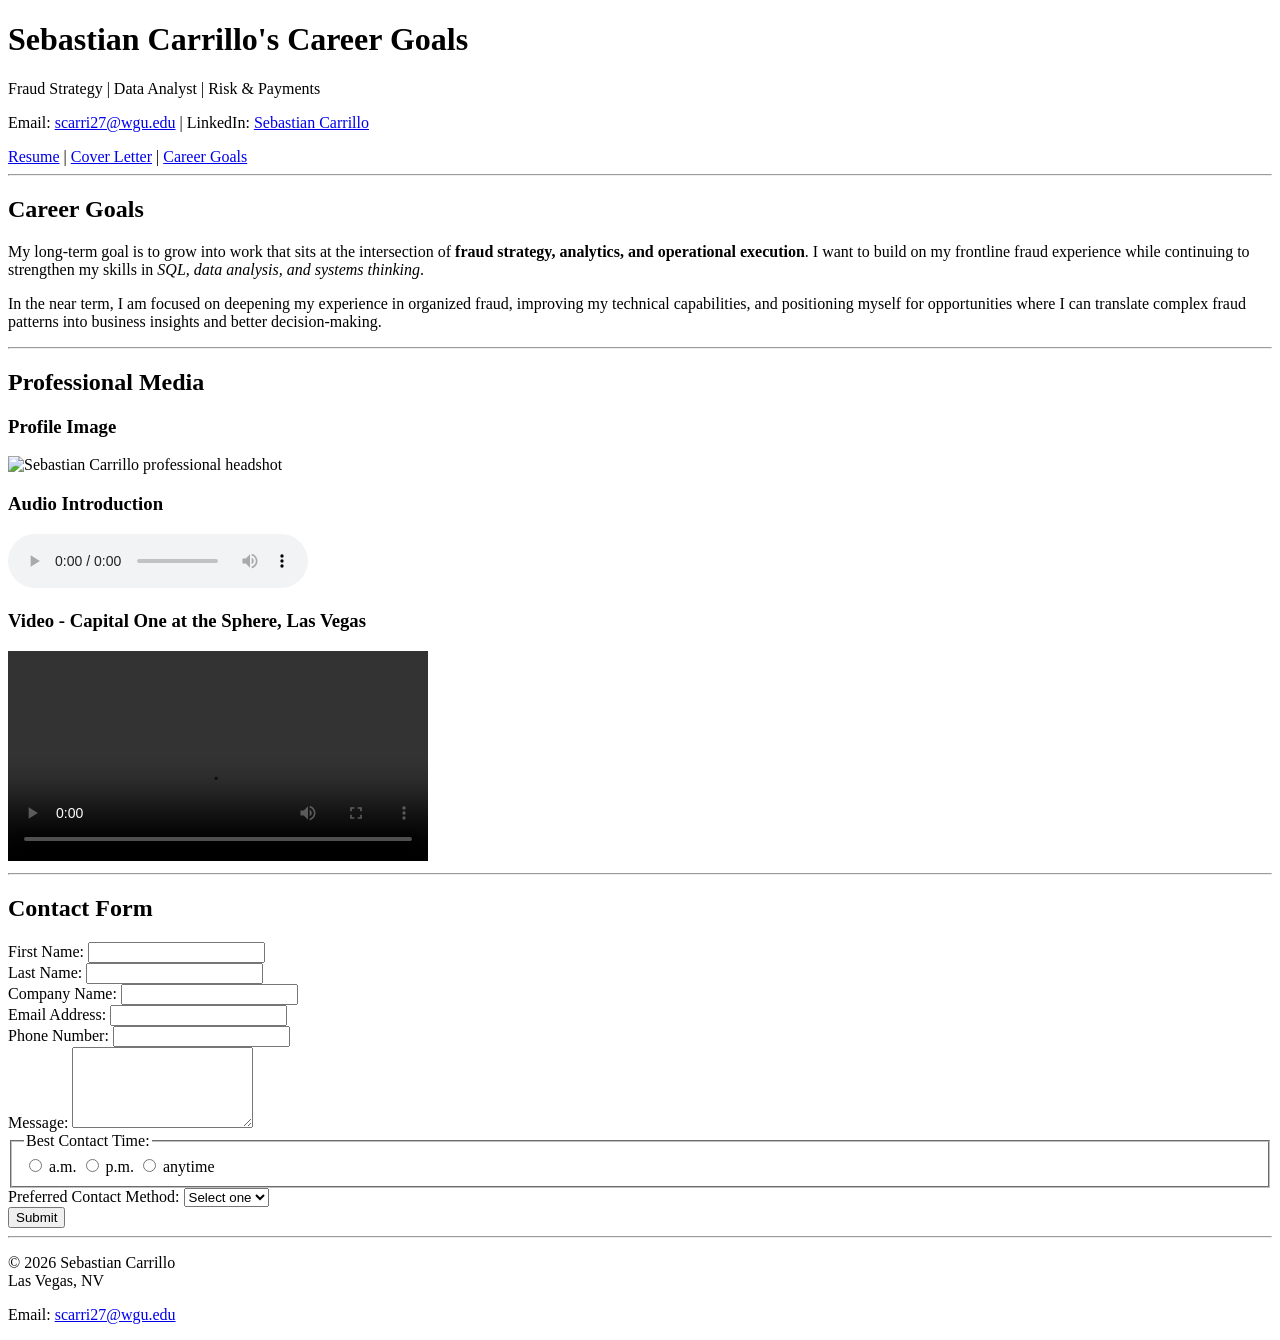
==== career-goals.html @ 70e820f7 "Add files via upload" ====
<!DOCTYPE html>
<html lang="en">
<head>
    <meta charset="UTF-8">
    <meta name="viewport" content="width=device-width, initial-scale=1.0">
    <title>Sebastian Carrillo's Career Goals</title>
    <link rel="stylesheet" href="css/master.css">
</head>
<body>
    <header id="resume-header">
        <h1>Sebastian Carrillo's Career Goals</h1>
        <p class="tagline">Fraud Strategy | Data Analyst | Risk &amp; Payments</p>
        <p class="contact-line">
            Email: <a href="mailto:scarri27@wgu.edu">scarri27@wgu.edu</a> |
            LinkedIn: <a href="https://www.linkedin.com/in/sebscarrillo" target="_blank">Sebastian Carrillo</a>
        </p>
        <nav>
            <a href="resume.html">Resume</a> |
            <a href="cover-letter.html">Cover Letter</a> |
            <a href="career-goals.html">Career Goals</a>
        </nav>
    </header>

    <main>
        <hr>

        <section>
            <h2>Career Goals</h2>
            <p>
                My long-term goal is to grow into work that sits at the intersection of
                <strong>fraud strategy, analytics, and operational execution</strong>.
                I want to build on my frontline fraud experience while continuing to
                strengthen my skills in <em>SQL, data analysis, and systems thinking</em>.
            </p>

            <p>
                In the near term, I am focused on deepening my experience in organized fraud,
                improving my technical capabilities, and positioning myself for opportunities
                where I can translate complex fraud patterns into business insights and better
                decision-making.
            </p>
        </section>

        <hr>

        <section>
            <h2>Professional Media</h2>

            <article>
                <h3>Profile Image</h3>
                <img src="images/profile.jpg" alt="Sebastian Carrillo professional headshot" class="profile-image">
            </article>

            <article>
                <h3>Audio Introduction</h3>
                <audio controls>
                    <source src="media/intro.mp3" type="audio/mpeg">
                    Your browser does not support the audio element.
                </audio>
            </article>

            <article>
                <h3>Video - Capital One at the Sphere, Las Vegas</h3>
                    <video controls width="420">
                    <source src="media/capital_one_sphere.mp4" type="video/mp4">
                    Your browser does not support the video tag.
                </video>
            </article>
        </section>

        <hr>

        <section>
            <h2>Contact Form</h2>
            <article>
                <form action="https://wp.zybooks.com/form-viewer.php" method="post">
                    <div class="form-grid">
                        <div class="form-group">
                            <label for="first-name">First Name:</label>
                            <input type="text" id="first-name" name="first-name" required>
                        </div>

                        <div class="form-group">
                            <label for="last-name">Last Name:</label>
                            <input type="text" id="last-name" name="last-name" required>
                        </div>

                        <div class="form-group">
                            <label for="company-name">Company Name:</label>
                            <input type="text" id="company-name" name="company-name" required>
                        </div>

                        <div class="form-group">
                            <label for="email">Email Address:</label>
                            <input type="email" id="email" name="email" required>
                        </div>

                        <div class="form-group">
                            <label for="phone">Phone Number:</label>
                            <input type="tel" id="phone" name="phone" required>
                        </div>

                        <div class="form-group form-full">
                            <label for="message">Message:</label>
                            <textarea id="message" name="message" rows="5" required></textarea>
                        </div>

                        <div class="form-group form-full">
                            <fieldset>
                                <legend>Best Contact Time:</legend>
                                <label><input type="radio" name="best-contact-time" value="a.m." required> a.m.</label>
                                <label><input type="radio" name="best-contact-time" value="p.m."> p.m.</label>
                                <label><input type="radio" name="best-contact-time" value="anytime"> anytime</label>
                            </fieldset>
                        </div>

                        <div class="form-group form-full">
                            <label for="contact-method">Preferred Contact Method:</label>
                            <select id="contact-method" name="contact-method" required>
                                <option value="">Select one</option>
                                <option value="phone">Phone</option>
                                <option value="email">Email</option>
                                <option value="text">Text</option>
                            </select>
                        </div>

                        <div class="form-group form-full">
                            <button type="submit">Submit</button>
                        </div>
                    </div>
                </form>
            </article>
        </section>

        <hr>
    </main>

    <footer>
        <p>&copy; 2026 Sebastian Carrillo<br>Las Vegas, NV</p>
        <p>Email: <a href="mailto:scarri27@wgu.edu">scarri27@wgu.edu</a></p>
    </footer>
</body>
</html>
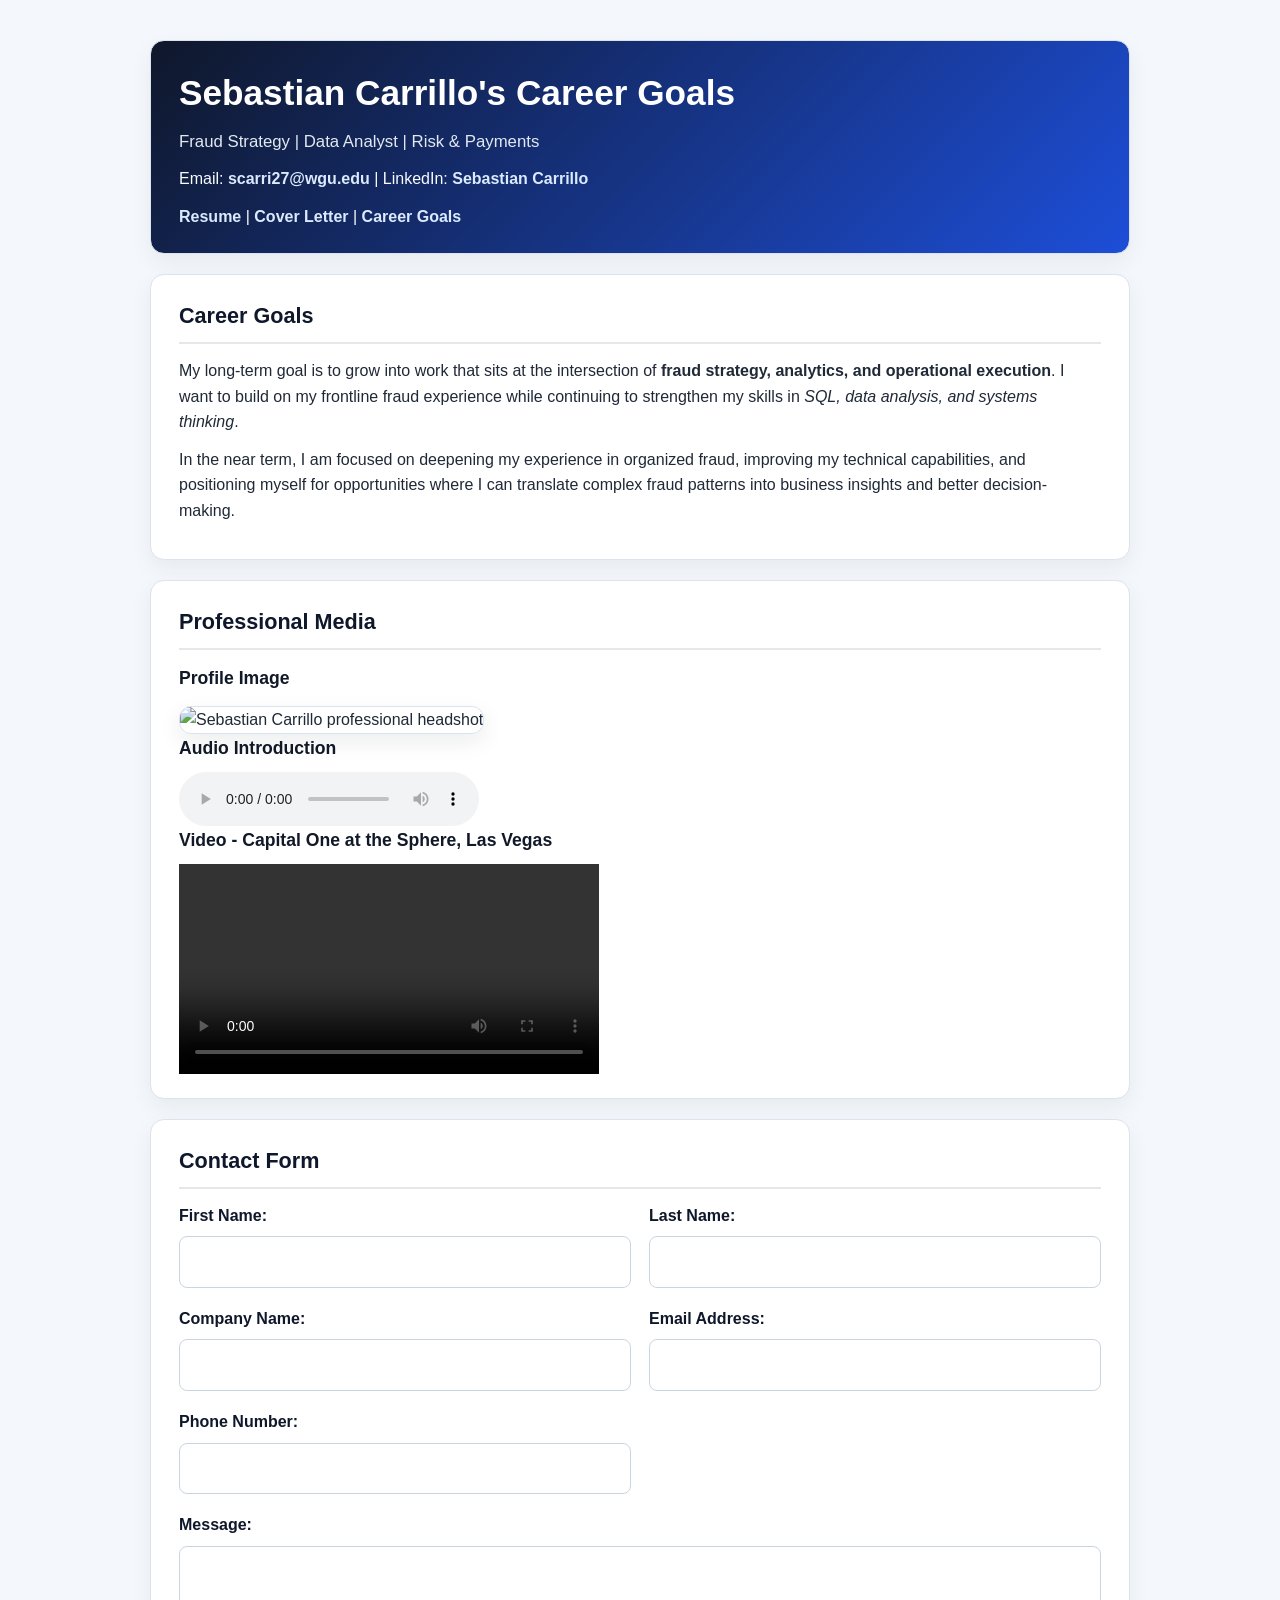
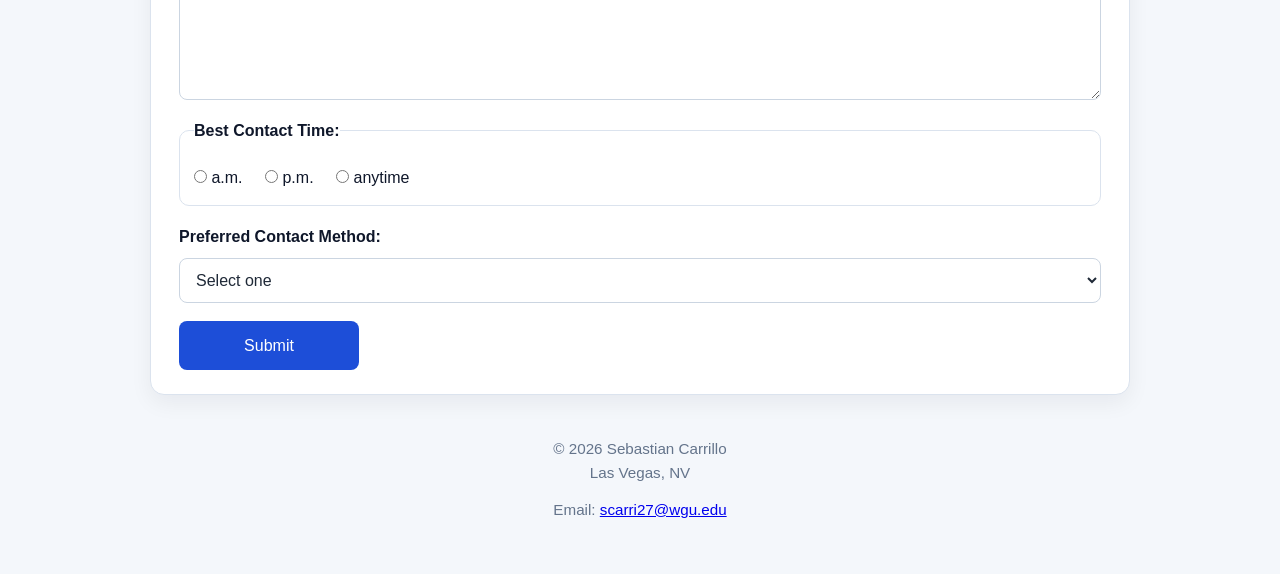
==== commit b2f92135: "Update stylesheet link in career-goals.html" ====
--- a/career-goals.html
+++ b/career-goals.html
@@ -4,7 +4,7 @@
     <meta charset="UTF-8">
     <meta name="viewport" content="width=device-width, initial-scale=1.0">
     <title>Sebastian Carrillo's Career Goals</title>
-    <link rel="stylesheet" href="css/master.css">
+    <link rel="stylesheet" href="master.css">
 </head>
 <body>
     <header id="resume-header">
@@ -140,4 +140,4 @@
         <p>Email: <a href="mailto:scarri27@wgu.edu">scarri27@wgu.edu</a></p>
     </footer>
 </body>
-</html>+</html>
--- a/master.css
+++ b/master.css
@@ -0,0 +1,293 @@
+/* universal selector */
+* {
+    margin: 0;
+    padding: 0;
+    box-sizing: border-box;
+}
+
+/* element selector */
+body {
+    font-family: "Segoe UI", Arial, sans-serif;
+    background: #f4f7fb;
+    color: #1f2937;
+    line-height: 1.6;
+    padding: 40px 20px;
+}
+
+main,
+header,
+section,
+footer {
+    width: 100%;
+    max-width: 980px;
+    margin: 0 auto;
+}
+
+header,
+section{
+    background-color: #ffffff;
+    margin-bottom: 20px;
+    padding: 24px 28px;
+    border: 1px solid #dbe3ee;
+    border-radius: 14px;
+    box-shadow: 0 8px 22px rgba(15, 23, 42, 0.06);
+}
+
+/* id selector */
+#resume-header {
+    background: linear-gradient(135deg, #0f172a, #1d4ed8);
+    color: #ffffff;
+}
+
+/* descendant selector */
+#resume-header a {
+    color: #dbeafe;
+    text-decoration: none;
+    font-weight: 600;
+}
+
+#resume-header a:hover {
+    color: #ffffff;
+    text-decoration: underline;
+}
+
+/* pseudo-class selector */
+a:hover {
+    opacity: 0.9;
+}
+
+h1 {
+    font-size: 2.2rem;
+    margin-bottom: 8px;
+}
+
+h2 {
+    font-size: 1.35rem;
+    margin-bottom: 14px;
+    color: #0f172a;
+    border-bottom: 2px solid #e5e7eb;
+    padding-bottom: 8px;
+}
+
+h3 {
+    font-size: 1.1rem;
+    color: #111827;
+    margin-bottom: 4px;
+}
+
+h4 {
+    font-size: 1rem;
+    color: #111827;
+    margin-bottom: 2px;
+}
+
+p {
+    margin-bottom: 12px;
+}
+
+hr {
+    display: none;
+}
+
+.tagline {
+    font-size: 1.05rem;
+    margin-bottom: 10px;
+    color: #e2e8f0;
+}
+
+.contact-line {
+    color: #f8fafc;
+}
+
+.company {
+    margin-top: 18px;
+    border-left: 3px solid #cbd5e1;
+    padding-left: 18px;
+}
+
+.role {
+    margin: 16px 0 22px 0;
+}
+
+.date {
+    font-weight: 400;
+    color: #475569;
+    margin-bottom: 10px;
+}
+
+.role-summary {
+    color: #334155;
+    margin-bottom: 10px;
+}
+
+ul {
+    list-style-type: square;
+    padding-left: 22px;
+    margin-bottom: 8px;
+}
+
+/* class selector */
+.skills-grid {
+    display: grid;
+    grid-template-columns: repeat(3, 1fr);
+    gap: 10px;
+}
+
+.skills-grid li {
+    margin-bottom: 8px;
+    break-inside: avoid;
+}
+
+.summary-highlight {
+    color: #1d4ed8;
+    font-weight: 700;
+}
+
+span.small-note {
+    font-size: 0.95rem;
+    color: #64748b;
+}
+
+/* table styling */
+table {
+    width: 100%;
+    border-collapse: collapse;
+    margin-top: 14px;
+    overflow: hidden;
+    border-radius: 10px;
+}
+
+caption {
+    caption-side: top;
+    text-align: left;
+    font-weight: 700;
+    color: #1d4ed8;
+    margin-bottom: 10px;
+}
+
+th,
+td {
+    border: 1px solid #dbe3ee;
+    padding: 12px;
+    text-align: left;
+    vertical-align: top;
+}
+
+th {
+    background-color: #eff6ff;
+    color: #0f172a;
+}
+
+tr:nth-child(even) td {
+    background-color: #f8fbff;
+}
+
+footer {
+    max-width: 980px;
+    margin: 30px auto 0 auto;
+    padding: 12px 0 0 0;
+    text-align: center;
+    font-size: 0.95rem;
+    color: #64748b;
+    background: transparent;
+    border: none;
+    box-shadow: none;
+}
+
+/* list-style property */
+#skillslist {
+    list-style-type: square;
+}
+
+/* font-style property */
+em {
+    font-style: italic;
+}
+
+mark {
+    background-color: #dbeafe;
+    color: #1e3a8a;
+    padding: 2px 6px;
+    border-radius: 4px;
+}
+
+.profile-image {
+    width: 200px;
+    max-width: 100%;
+    border-radius: 12px;
+    border: 1px solid #dbe3ee;
+    box-shadow: 0 8px 22px rgba(15, 23, 42, 0.08);
+    margin-top: 10px;
+}
+
+audio,
+video {
+    display: block;
+    margin-top: 10px;
+    max-width: 100%;
+}
+
+form {
+    margin-top: 10px;
+}
+
+.form-grid {
+    display: grid;
+    grid-template-columns: repeat(2, 1fr);
+    gap: 18px;
+}
+
+.form-group {
+    display: flex;
+    flex-direction: column;
+}
+
+.form-full {
+    grid-column: 1 / -1;
+}
+
+label,
+legend {
+    font-weight: 600;
+    margin-bottom: 8px;
+    color: #0f172a;
+}
+
+input,
+select,
+textarea,
+button {
+    font: inherit;
+    padding: 12px;
+    border: 1px solid #cbd5e1;
+    border-radius: 8px;
+    background-color: #ffffff;
+    color: #1f2937;
+}
+
+textarea {
+    resize: vertical;
+}
+
+fieldset {
+    border: 1px solid #dbe3ee;
+    border-radius: 10px;
+    padding: 14px;
+}
+
+fieldset label {
+    font-weight: 400;
+    margin-right: 18px;
+}
+
+button {
+    background: #1d4ed8;
+    color: #ffffff;
+    border: none;
+    cursor: pointer;
+    max-width: 180px;
+}
+
+button:hover {
+    background: #1e40af;
+}
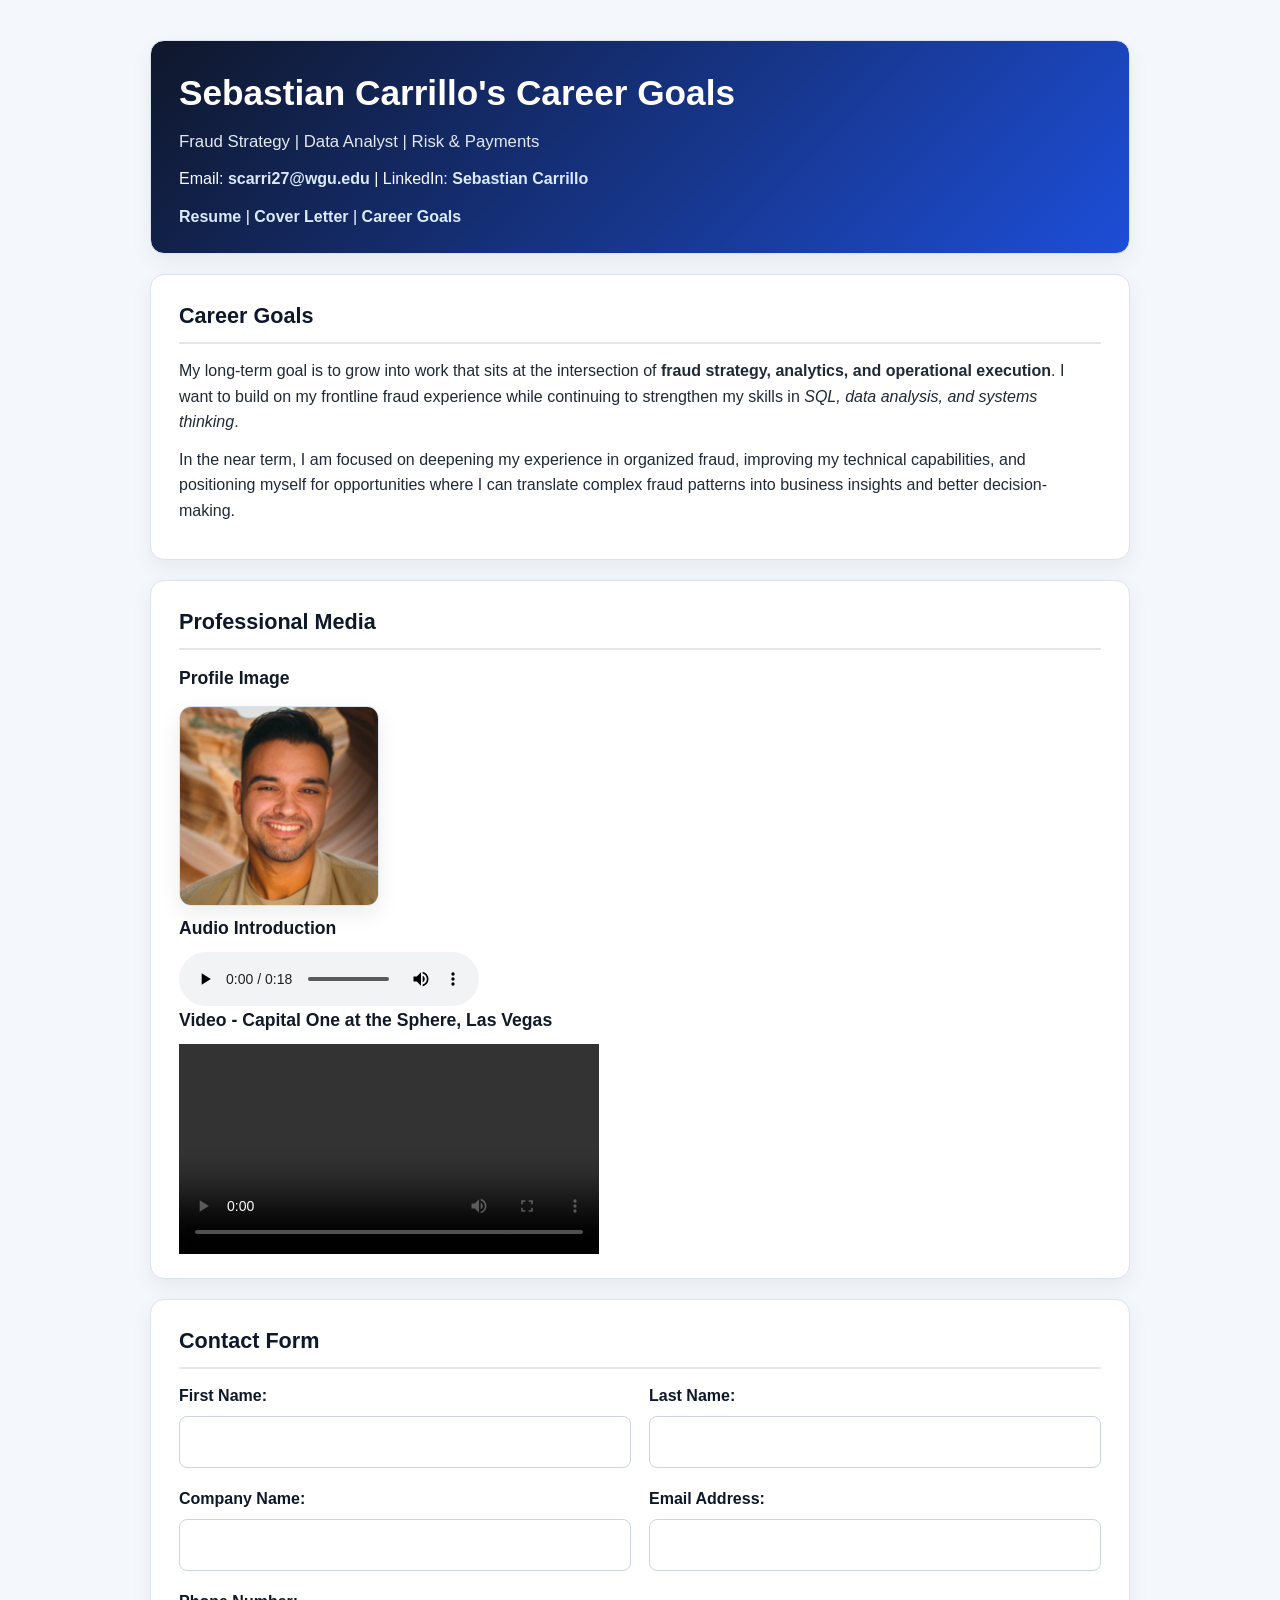
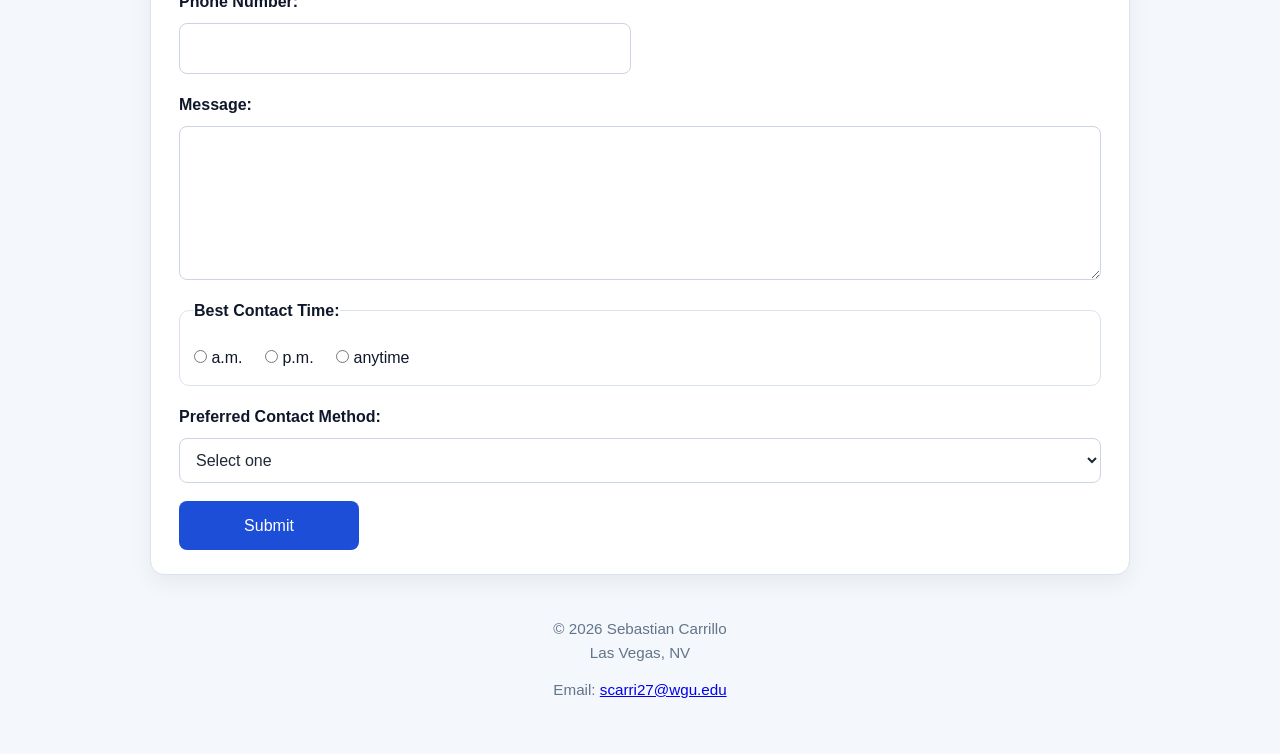
==== commit 03afdc58: "Update stylesheet link path in career-goals.html" ====
--- a/career-goals.html
+++ b/career-goals.html
@@ -4,7 +4,7 @@
     <meta charset="UTF-8">
     <meta name="viewport" content="width=device-width, initial-scale=1.0">
     <title>Sebastian Carrillo's Career Goals</title>
-    <link rel="stylesheet" href="master.css">
+    <link rel="stylesheet" href="css/master.css">
 </head>
 <body>
     <header id="resume-header">
--- a/css/master.css
+++ b/css/master.css
@@ -0,0 +1,293 @@
+/* universal selector */
+* {
+    margin: 0;
+    padding: 0;
+    box-sizing: border-box;
+}
+
+/* element selector */
+body {
+    font-family: "Segoe UI", Arial, sans-serif;
+    background: #f4f7fb;
+    color: #1f2937;
+    line-height: 1.6;
+    padding: 40px 20px;
+}
+
+main,
+header,
+section,
+footer {
+    width: 100%;
+    max-width: 980px;
+    margin: 0 auto;
+}
+
+header,
+section{
+    background-color: #ffffff;
+    margin-bottom: 20px;
+    padding: 24px 28px;
+    border: 1px solid #dbe3ee;
+    border-radius: 14px;
+    box-shadow: 0 8px 22px rgba(15, 23, 42, 0.06);
+}
+
+/* id selector */
+#resume-header {
+    background: linear-gradient(135deg, #0f172a, #1d4ed8);
+    color: #ffffff;
+}
+
+/* descendant selector */
+#resume-header a {
+    color: #dbeafe;
+    text-decoration: none;
+    font-weight: 600;
+}
+
+#resume-header a:hover {
+    color: #ffffff;
+    text-decoration: underline;
+}
+
+/* pseudo-class selector */
+a:hover {
+    opacity: 0.9;
+}
+
+h1 {
+    font-size: 2.2rem;
+    margin-bottom: 8px;
+}
+
+h2 {
+    font-size: 1.35rem;
+    margin-bottom: 14px;
+    color: #0f172a;
+    border-bottom: 2px solid #e5e7eb;
+    padding-bottom: 8px;
+}
+
+h3 {
+    font-size: 1.1rem;
+    color: #111827;
+    margin-bottom: 4px;
+}
+
+h4 {
+    font-size: 1rem;
+    color: #111827;
+    margin-bottom: 2px;
+}
+
+p {
+    margin-bottom: 12px;
+}
+
+hr {
+    display: none;
+}
+
+.tagline {
+    font-size: 1.05rem;
+    margin-bottom: 10px;
+    color: #e2e8f0;
+}
+
+.contact-line {
+    color: #f8fafc;
+}
+
+.company {
+    margin-top: 18px;
+    border-left: 3px solid #cbd5e1;
+    padding-left: 18px;
+}
+
+.role {
+    margin: 16px 0 22px 0;
+}
+
+.date {
+    font-weight: 400;
+    color: #475569;
+    margin-bottom: 10px;
+}
+
+.role-summary {
+    color: #334155;
+    margin-bottom: 10px;
+}
+
+ul {
+    list-style-type: square;
+    padding-left: 22px;
+    margin-bottom: 8px;
+}
+
+/* class selector */
+.skills-grid {
+    display: grid;
+    grid-template-columns: repeat(3, 1fr);
+    gap: 10px;
+}
+
+.skills-grid li {
+    margin-bottom: 8px;
+    break-inside: avoid;
+}
+
+.summary-highlight {
+    color: #1d4ed8;
+    font-weight: 700;
+}
+
+span.small-note {
+    font-size: 0.95rem;
+    color: #64748b;
+}
+
+/* table styling */
+table {
+    width: 100%;
+    border-collapse: collapse;
+    margin-top: 14px;
+    overflow: hidden;
+    border-radius: 10px;
+}
+
+caption {
+    caption-side: top;
+    text-align: left;
+    font-weight: 700;
+    color: #1d4ed8;
+    margin-bottom: 10px;
+}
+
+th,
+td {
+    border: 1px solid #dbe3ee;
+    padding: 12px;
+    text-align: left;
+    vertical-align: top;
+}
+
+th {
+    background-color: #eff6ff;
+    color: #0f172a;
+}
+
+tr:nth-child(even) td {
+    background-color: #f8fbff;
+}
+
+footer {
+    max-width: 980px;
+    margin: 30px auto 0 auto;
+    padding: 12px 0 0 0;
+    text-align: center;
+    font-size: 0.95rem;
+    color: #64748b;
+    background: transparent;
+    border: none;
+    box-shadow: none;
+}
+
+/* list-style property */
+#skillslist {
+    list-style-type: square;
+}
+
+/* font-style property */
+em {
+    font-style: italic;
+}
+
+mark {
+    background-color: #dbeafe;
+    color: #1e3a8a;
+    padding: 2px 6px;
+    border-radius: 4px;
+}
+
+.profile-image {
+    width: 200px;
+    max-width: 100%;
+    border-radius: 12px;
+    border: 1px solid #dbe3ee;
+    box-shadow: 0 8px 22px rgba(15, 23, 42, 0.08);
+    margin-top: 10px;
+}
+
+audio,
+video {
+    display: block;
+    margin-top: 10px;
+    max-width: 100%;
+}
+
+form {
+    margin-top: 10px;
+}
+
+.form-grid {
+    display: grid;
+    grid-template-columns: repeat(2, 1fr);
+    gap: 18px;
+}
+
+.form-group {
+    display: flex;
+    flex-direction: column;
+}
+
+.form-full {
+    grid-column: 1 / -1;
+}
+
+label,
+legend {
+    font-weight: 600;
+    margin-bottom: 8px;
+    color: #0f172a;
+}
+
+input,
+select,
+textarea,
+button {
+    font: inherit;
+    padding: 12px;
+    border: 1px solid #cbd5e1;
+    border-radius: 8px;
+    background-color: #ffffff;
+    color: #1f2937;
+}
+
+textarea {
+    resize: vertical;
+}
+
+fieldset {
+    border: 1px solid #dbe3ee;
+    border-radius: 10px;
+    padding: 14px;
+}
+
+fieldset label {
+    font-weight: 400;
+    margin-right: 18px;
+}
+
+button {
+    background: #1d4ed8;
+    color: #ffffff;
+    border: none;
+    cursor: pointer;
+    max-width: 180px;
+}
+
+button:hover {
+    background: #1e40af;
+}
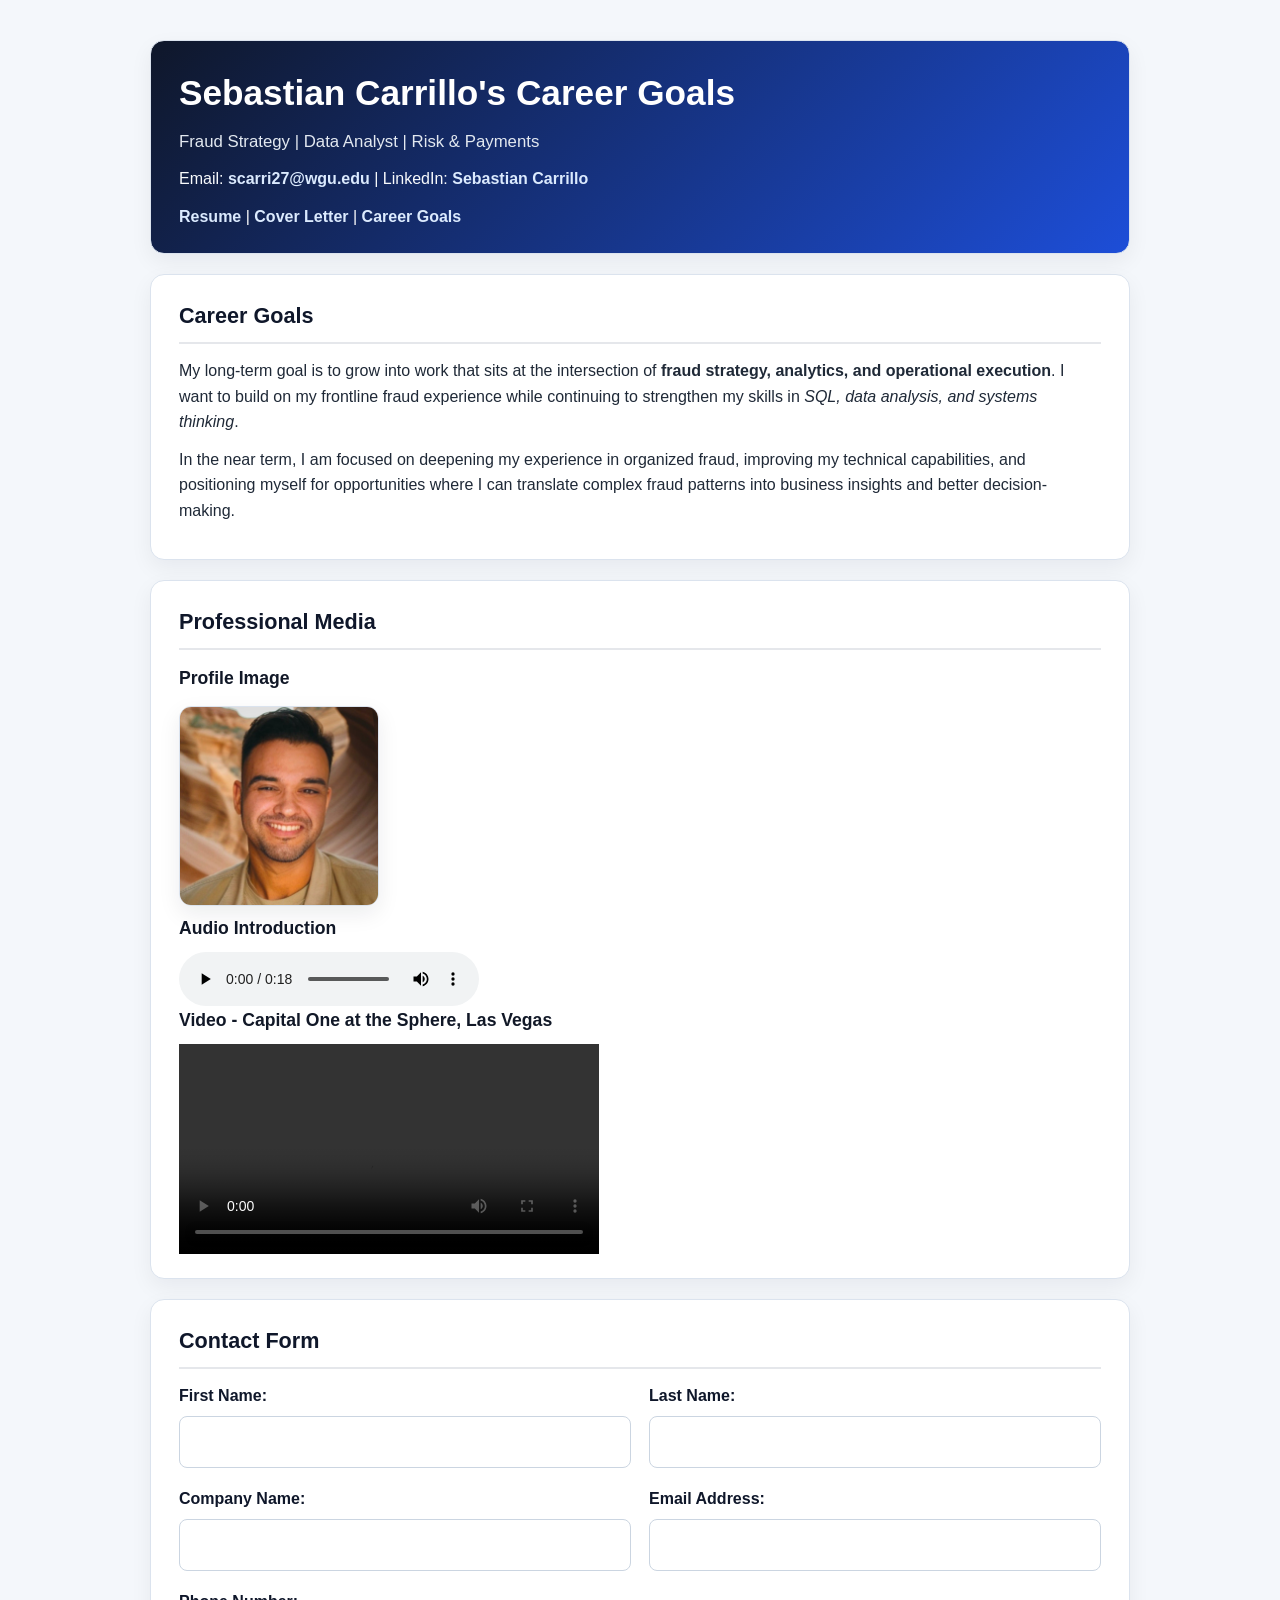
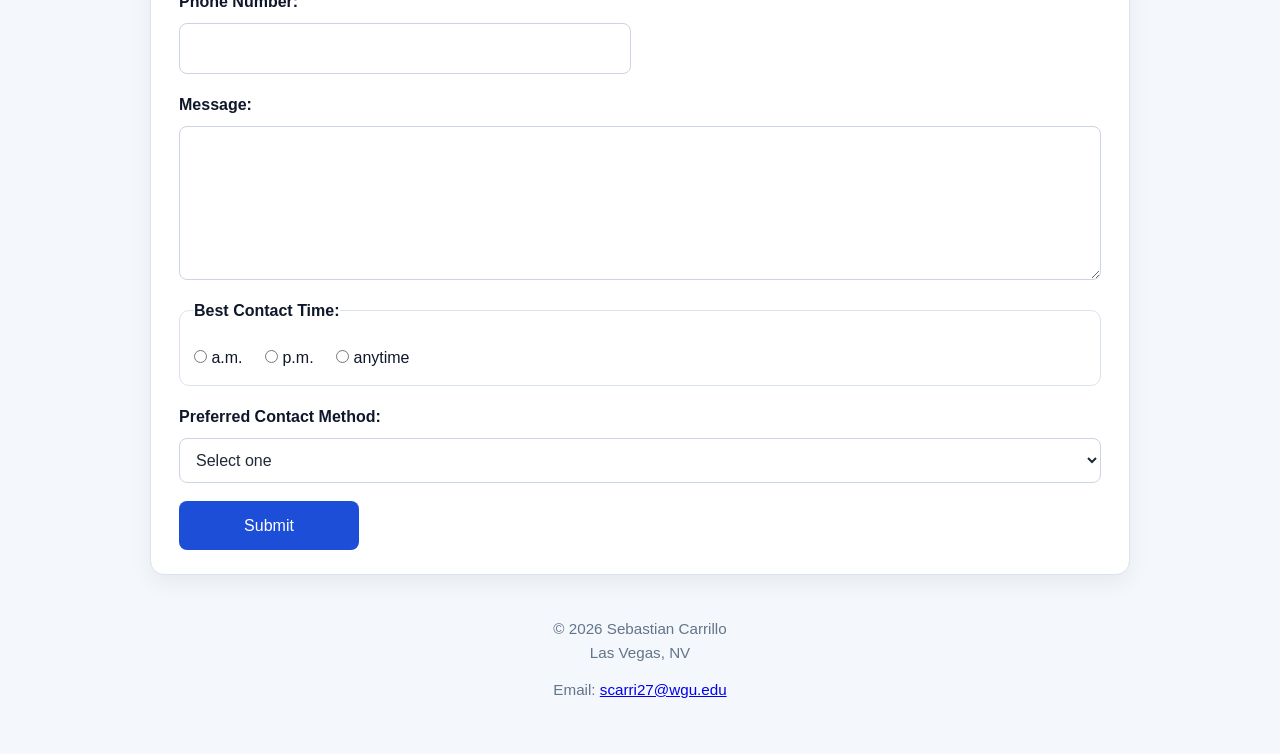
==== commit ca687721: "Update resume link to point to index.html" ====
--- a/career-goals.html
+++ b/career-goals.html
@@ -15,7 +15,7 @@
             LinkedIn: <a href="https://www.linkedin.com/in/sebscarrillo" target="_blank">Sebastian Carrillo</a>
         </p>
         <nav>
-            <a href="resume.html">Resume</a> |
+            <a href="index.html">Resume</a> |
             <a href="cover-letter.html">Cover Letter</a> |
             <a href="career-goals.html">Career Goals</a>
         </nav>
